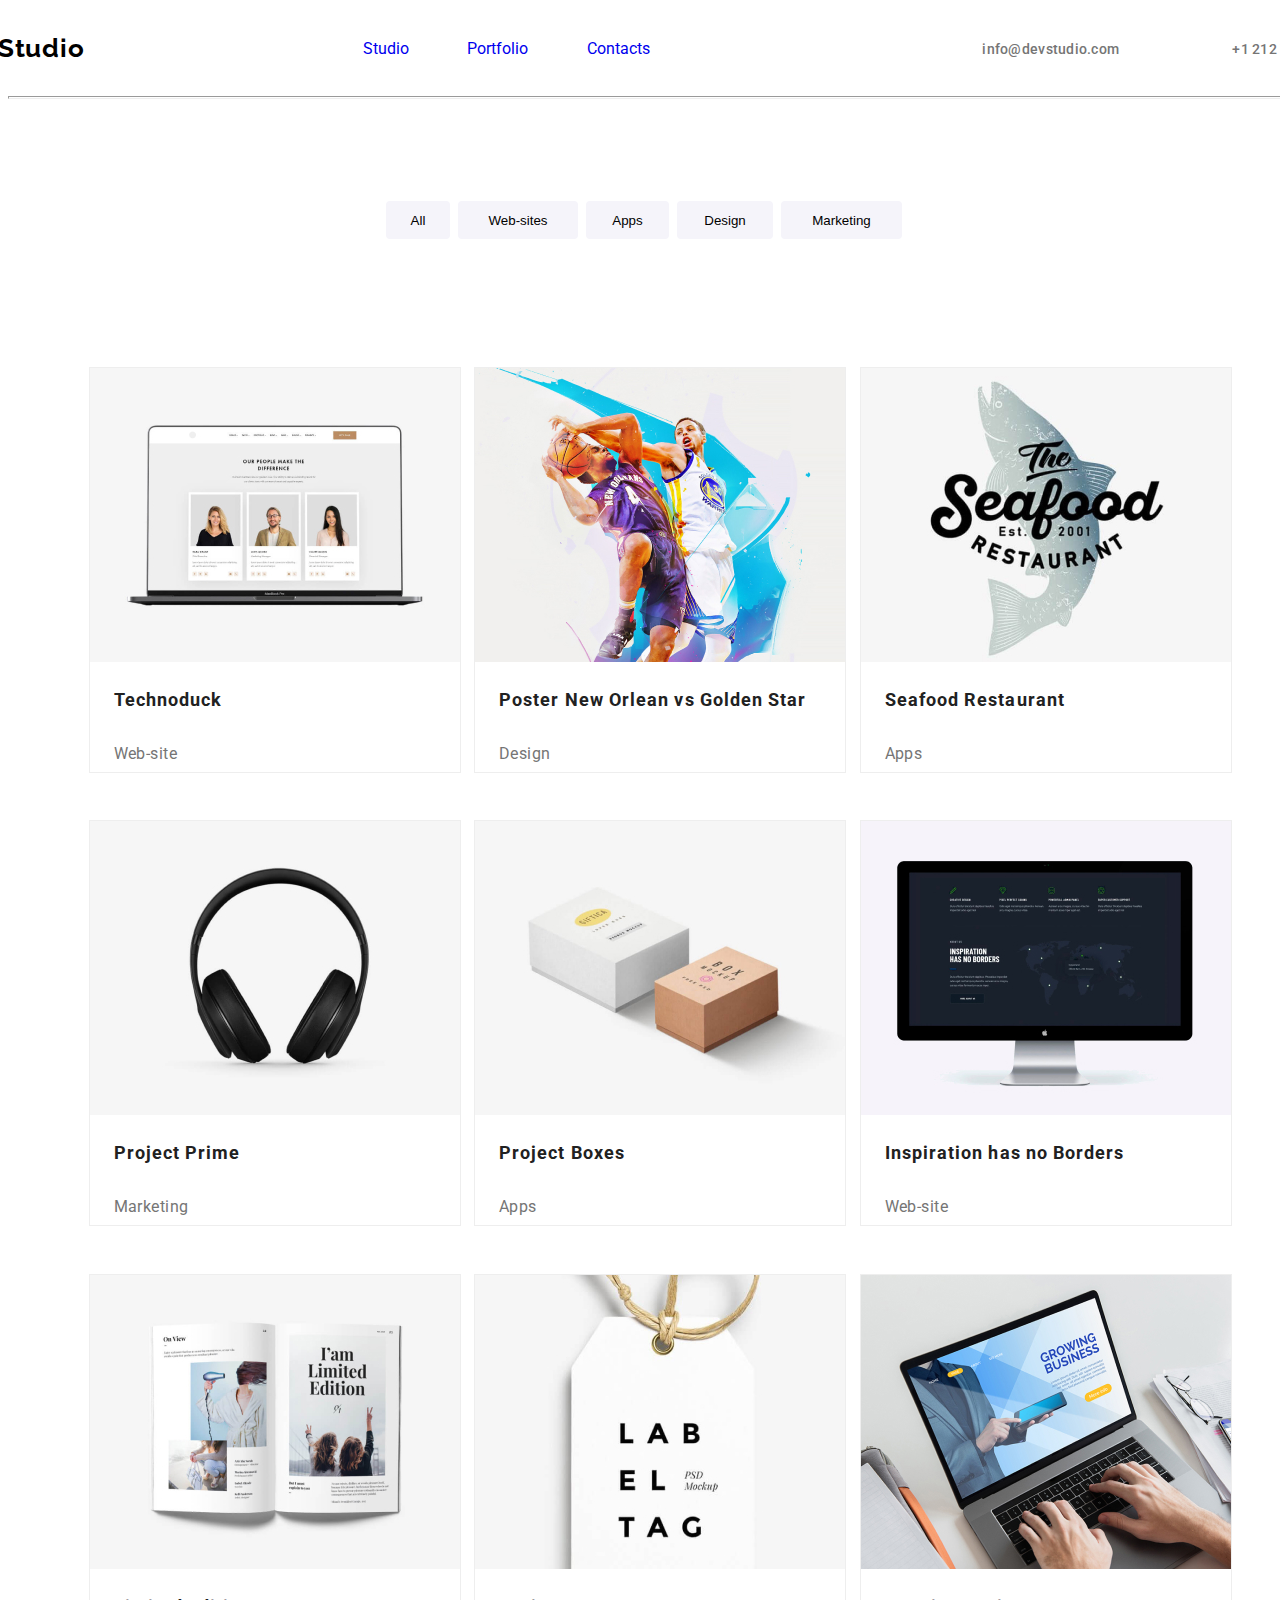
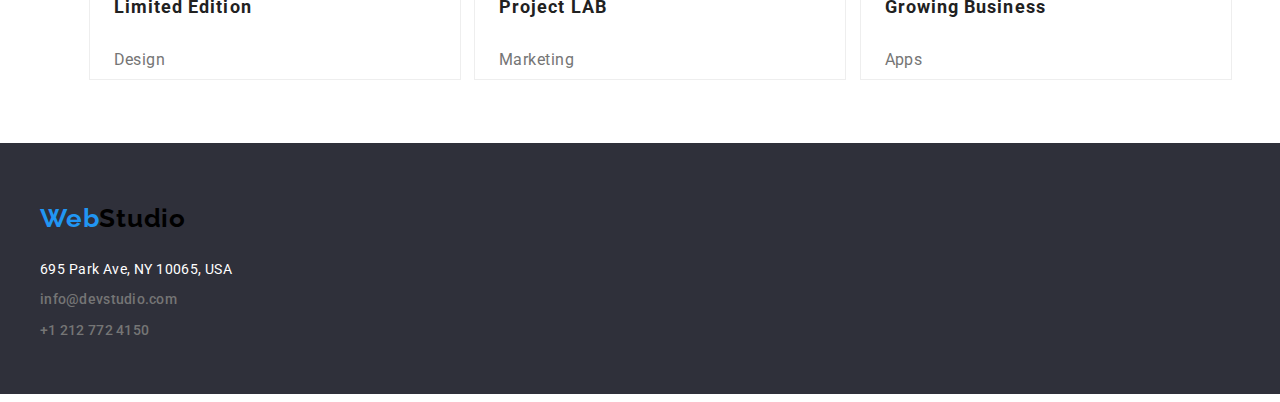
==== portfolio.html @ 70e50e94 "starting the 4th homework" ====
<!DOCTYPE html>
<html lang="en">
  <head>
    <meta charset="UTF-8" />
    <meta name="viewport" content="width=device-width, initial-scale=1.0" />
    <title>Portfolio</title>
    <link rel="preconnect" href="https://fonts.googleapis.com" />
    <link rel="preconnect" href="https://fonts.gstatic.com" crossorigin />
    <link rel="preconnect" href="https://fonts.googleapis.com" />
    <link rel="preconnect" href="https://fonts.gstatic.com" crossorigin />
    <link
      href="https://fonts.googleapis.com/css2?family=Raleway:wght@700&family=Roboto:wght@400;500;700;900&display=swap"
      rel="stylesheet"
    />
    <link rel="stylesheet" href="css/style.css" />
  </head>

  <body>
    <div class="portfolio-layout-page">
      <header class="global-header">
        <div class="logo-container">
          <p class="webstudio-icon">
            <a href="index.html">Web<span class="studio-text">Studio</span></a>
          </p>
        </div>

        <nav class="nav-menu-container">
          <ul class="navigation-menu">
            <li class="studio-link">
              <a href="index.html" rel="noopener noreferrer nofollow">Studio</a>
            </li>
            <li class="portfolio-link">
              <a
                href="portfolio.html"
                target="_blank"
                rel="noopener noreferrer nofollow"
                >Portfolio</a
              >
            </li>
            <li class="contacts-link">
              <a
                href="contacts.html"
                target="_blank"
                rel="noopener noreferrer nofollow"
                >Contacts</a
              >
            </li>
          </ul>
        </nav>

        <div class="top-contact-details">
          <div class="phone-number">
            <a href="mailto:info@devstudio.com">info@devstudio.com</a>
          </div>
          <div class="mail-address">
            <a href="tel:+12127724150"> +1 212 772 4150 </a>
          </div>
        </div>
      </header>
      <hr />

      <div class="button-menu-section">
        <div class="button"><button class="all-button">All</button></div>
        <div class="button"><button class="web-button">Web-sites</button></div>
        <div class="button"><button class="apps-button">Apps</button></div>
        <div class="button"><button class="design-button">Design</button></div>
        <div class="button"><button class="marketing-button">Marketing</button></div>
      </div>

      <section class="photo-section-board">
        <ul class="album-section">
          <li class="photo-card">
            <img
              src="images/techoduckPhoto.jpg"
              alt="techonduck photo"
              width="370"
              height="294"
            />
            <h3>Technoduck</h3>
            <span class="target">Web-site</span>
          </li>

          <li class="photo-card">
            <img
              src="images/newOrleanVsGoldenState.jpg"
              alt="New Orlean vs Golden State photo"
              width="370"
              height="294"
            />
            <h3>Poster New Orlean vs Golden Star</h3>
            <span class="target">Design</span>
          </li>

          <li class="photo-card">
            <img
              src="images/seaFoodRestaurant.jpg"
              alt="sea food restaurant photo"
              width="370"
              height="294"
            />
            <h3>Seafood Restaurant</h3>
            <span class="target">Apps</span>
          </li>

          <li class="photo-card">
            <img
              src="images/projectPrimePhoto.jpg"
              alt="project prime photo"
              width="370"
              height="294"
            />
            <h3>Project Prime</h3>
            <span class="target">Marketing</span>
          </li>

          <li class="photo-card">
            <img
              src="images/projectBoxPhoto.jpg"
              alt="project box photo"
              width="370"
              height="294"
            />
            <h3>Project Boxes</h3>
            <span class="target">Apps</span>
          </li>

          <li class="photo-card">
            <img
              src="images/inspirationHasNoBorderPhoto.jpg"
              alt="inspiration border photo"
              width="370"
              height="294"
            />
            <h3>Inspiration has no Borders</h3>
            <span class="target">Web-site</span>
          </li>

          <li class="photo-card">
            <img
              src="images/limitedEditionPhoto.jpg"
              alt="limited edition photo"
              width="370"
              height="294"
            />
            <h3>Limited Edition</h3>
            <span class="target">Design</span>
          </li>

          <li class="photo-card">
            <img
              src="images/projectLabPhoto.jpg"
              alt="project lab photo"
              width="370"
              height="294"
            />
            <h3>Project LAB</h3>
            <span class="target">Marketing</span>
          </li>

          <li class="photo-card">
            <img
              src="images/growingBusinessPhoto.jpg"
              alt="growing business photo"
              width="370"
              height="294"
            />
            <h3>Growing Business</h3>
            <span class="target">Apps</span>
          </li>
        </ul>
      </section>
      <div class="bottom-section">
        <footer class="bottom-contact-details">
          <p class="webstudio-icon">
            <a href="index.html">Web<span class="studio-text">Studio</span></a>
          </p>

          <address class="work-place">695 Park Ave, NY 10065, USA</address>
          <div class="contact-details">
            <div class="phone-number">
              <a href="mailto:info@devstudio.com">info@devstudio.com</a>
            </div>
            <div class="mail-address">
              <a href="tel:+12127724150"> +1 212 772 4150 </a>
            </div>
          </div>
        </footer>
      </div>
    </div>
  </body>
</html>
---- css/style.css ----
:root {
  --webstudio-font-family: "Raleway", sans-serif;
  --text-font-family: "Roboto", sans-serif;
  --button-links-color: #2196f3;
  --hover-buttons-color: #fff;
  --header-text-color: #212121;
  --normal-text-color: #757575;
  --portfolio-button-color: #f5f4fa;
  --section-width: 1600px;
  --border-radius-value: 4px;
}

body,
body :visited {
  font-family: "Roboto", sans-serif;
  color: var(--header-text-color);
  font-weight: 400;
}

body .page-layout {
  width: var(--section-width);
  height: 2348px;
  width: 100%;
  display: flex;
  flex-direction: column;
  align-items: center;
}

.global-header {
  width: var(--section-width);
  height: 80px;
  display: flex;
  align-items: center;
  justify-content: space-around;
  flex-shrink: 0;
  border: 1px;
}

.global-header .nav-menu-container .navigation-menu {
  display: flex;
  justify-content: space-between;
}
.nav-menu-container .navigation-menu .studio-link {
  margin-left: 42px;
}

.nav-menu-container .navigation-menu .portfolio-link {
  margin-left: 58px;
}

.nav-menu-container .navigation-menu .contacts-link {
  margin-left: 59px;
}

.global-header .top-contact-details {
  display: flex;
}

.global-header .top-contact-details .phone-number {
  margin-left: 135px;
}

.global-header .top-contact-details .mail-address {
  margin-left: 113px;
}

ul {
  list-style-type: none;
}

ul a:link,
ul a:visited,
ul a:hover,
ul a:active {
  text-decoration: none;
}

.webstudio-icon a:link,
.webstudio-icon a:visited,
.webstudio-icon a:hover,
.webstudio-icon a:active {
  font-family: var(--webstudio-font-family);
  color: #2196f3;
  font-size: 26px;
  font-weight: 700;
  letter-spacing: 0.78px;
  text-decoration: none;
}

.studio-text {
  color: #000000;
  font-size: 26px;
  font-family: var(--webstudio-font-family);
  font-weight: 700;
  letter-spacing: 0.78px;
}

.navigation-menu :active,
.navigation-menu :focus,
.navigation-menu :hover,
.top-contact-details :active,
.top-contact-details :hover,
.top-contact-details :focus,
.contact-details :active,
.contact-details :hover,
.contact-details :focus {
  color: var(--button-links-color);
}

.top-contact-details a,
.contact-details a {
  color: var(--normal-text-color);
  font-size: 14px;
  font-weight: 500;
  letter-spacing: 0.28px;
  text-decoration: none;
}

.phone-number svg {
  width: 16px;
  height: 11.996px;
  flex-shrink: 0;
}


.mail-address svg {
  width: 10px;
  height: 16px;
  flex-shrink: 0;
}

.hero-section {
  background: linear-gradient(rgba(47, 48, 58, 0.4), rgba(47, 48, 58, 0.4)),
    url("/images/heroBackground.jpg");
  width: var(--section-width);
  height: 600px;
  flex-shrink: 0;
  display: flex;
  flex-direction: column;
  justify-content: center;
  align-items: center;
}

.hero-section h1 {
  color: #fff;
  font-size: 44px;
  font-weight: 900;
  line-height: 1.3;
  letter-spacing: 2.64px;
  text-align: center;
  text-transform: uppercase;
  display: flex;
  flex-direction: column;
  justify-content: center;
  align-items: center;
  width: 696px;
  flex-shrink: 0;
}

.hero-section .request-button {
  width: 200px;
  height: 50px;
  flex-shrink: 0;
  border-radius: var(--border-radius-value);
  background: var(--button-links-color);
  border: none;
  box-shadow: 0px 4px 4px 0px rgba(0, 0, 0, 0.15);
}

.request-button,
.request-button :focus,
.request-button :hover {
  background-color: var(--button-links-color);
  color: var(--hover-buttons-color);
  text-align: center;
  font-size: 16px;
  font-weight: 700;
  line-height: 1.875em;
  letter-spacing: 0.96px;
  cursor: pointer;
}

.text-board-section h3 {
  color: var(--header-text-color);
  font-size: 14px;
  font-weight: 700;
  letter-spacing: 0.42px;
  text-transform: uppercase;
  margin-left: 30px;
  margin-bottom: 10px;
}

.text-board-section {
  display: flex;
  justify-content: center;
  width: var(--section-width);
  color: var(--normal-text-color);
  font-size: 14px;
  line-height: 1.5em;
  letter-spacing: 0.42px;
}

.text-board-section div {
  height: 75px;
  width: 270px;
  margin-left: 30px;
}

.text-board-section .attention-board,
.text-board-section .punctuality-board,
.text-board-section .planning-board,
.text-board-section .modern-techno-board {
  display: flex;
  flex-direction: column;
  flex-shrink: 0;
  width: 270px;
  height: 75px;
  margin-top: 94px;
  margin-bottom: 94px;
}

h2 {
  color: var(--header-text-color);
  text-align: center;
  font-size: 36px;
  font-weight: 700;
  letter-spacing: 1.08px;
}

.what-we-do-section {
  display: flex;
  flex-direction: column;
  justify-content: center;
  align-items: center;
}

.photo-panel-section {
  margin-top: 50px;
  margin-bottom: 94px;
}

.photo-panel-section img {
  margin-left: 30px;
}

.our-team-section {
  width: 1600px;
  height: 648px;
  flex-shrink: 0;
  background-color: #f5f4fa;
  display: flex;
  flex-direction: column;
}

.our-team-section h2 {
  margin-top: 94px;
  margin-bottom: 50px;
}

.team-member-panel,
.team-member-panel h3,
.team-member-panel .profession-title {
  display: flex;
  justify-content: center;
}
.team-member-panel h3 {
  margin-top: 30px;
  margin-bottom: 10px;
}

.team-member-panel .profession-title {
  margin-bottom: 30px;
  color: var(--normal-text-color);
}

.team-member-panel .card {
  margin-left: 30px;
  width: 270px;
  height: 368px;
  flex-shrink: 0;
  border-radius: 0px 0px 4px 4px;
  box-shadow: 0px 2px 1px 0px #00000033, 0px 1px 1px 0px #00000024,
    0px 1px 3px 0px #0000001f;
}

.team-member-list h3 {
  color: var(--header-text-color);
  font-size: 16px;
  font-weight: 500;
  letter-spacing: 0.48px;
}

.team-member-list {
  color: var(--normal-text-color);
  font-size: 16px;
  letter-spacing: 0.48px;
}

.bottom-section {
  background-color: #2f303a;
  display: flex;
  justify-content: center;
  width: 100%;
  width: var(--section-width);
}

.bottom-contact-details {
  width: 1200px;
  height: 251px;
  display: flex;
  flex-direction: column;
  justify-content: flex-start;
  flex-shrink: 0;
}

.bottom-contact-details .webstudio-icon {
  margin-top: 60px;
  margin-bottom: 28px;
}

.bottom-contact-details .work-place {
  color: #fff;
  font-family: var(--text-font-family);
  font-size: 14px;
  font-style: normal;
  font-weight: 400;
  line-height: normal;
  letter-spacing: 0.42px;
  margin-bottom: 12px;
}

.bottom-contact-details .phone-number {
  margin-bottom: 12px;
}

.portfolio-layout-page {
  display: flex;
  width: 1600px;
  width: 100%;
  flex-direction: column;
  justify-content: center;
  align-items: center;
}

hr {
  width: 1600px;
  height: 1px;
}

.button {
  font-size: 16px;
  color: #212121;
  text-align: center;
  font-family: var(--text-font-family);
  font-size: 16px;
  font-style: normal;
  font-weight: 500;
  line-height: 26px;
  letter-spacing: 0.48px;
}

.button-menu-section {
  display: flex;
  margin-top: 94px;
  margin-bottom: 56px;
}

.button-menu-section .button {
  margin-left: 8px;
  margin-bottom: 56px;
}

.button .all-button {
  width: 64px;
  height: 38px;
  flex-shrink: 0;
  border-radius: var(--border-radius-value);
  border: none;
  background: var(--portfolio-button-color);
}

.button .web-button {
  width: 120px;
  height: 38px;
  flex-shrink: 0;
  border-radius: var(--border-radius-value);
  border: none;
  background: var(--portfolio-button-color);
}

.button .apps-button {
  width: 83px;
  height: 38px;
  flex-shrink: 0;
  border: none;
  border-radius: var(--border-radius-value);
  background: var(--portfolio-button-color);
}

.button .design-button {
  width: 96px;
  height: 38px;
  flex-shrink: 0;
  border: none;
  border-radius: var(--border-radius-value);
  background: var(--portfolio-button-color);
}

.button .marketing-button {
  width: 121px;
  height: 38px;
  flex-shrink: 0;
  border: none;
  border-radius: var(--border-radius-value);
  background: var(--portfolio-button-color);
}

.button :hover,
.button :active,
.button :focus {
  background-color: var(--button-links-color);
  color: var(--hover-buttons-color);
  font-weight: 500;
  line-height: 1.625em;
  letter-spacing: 0.48px;
  cursor: pointer;
}

.photo-section-board .album-section {
  display: flex;
  justify-content: space-evenly;
  flex-wrap: wrap;
  width: 1170px;
  height: 1360px;
  color: var(--normal-text-color);
  font-size: 16px;
  line-height: 1.875em;
  letter-spacing: 0.48px;
}

.photo-section-board h3 {
  color: var(--header-text-color);
  font-size: 18px;
  font-weight: 700;
  line-height: 2.25em;
  letter-spacing: 1.08px;
}

.photo-section-board .photo-card {
  width: 370px;
  height: 404px;
  flex-shrink: 0;
  border: 1px solid #eee;
  background: #fff;
  display: flex;
  flex-direction: column;
}

.photo-section-board h3 {
  margin-left: 24px;
}

.photo-section-board .target {
  margin-left: 24px;
}
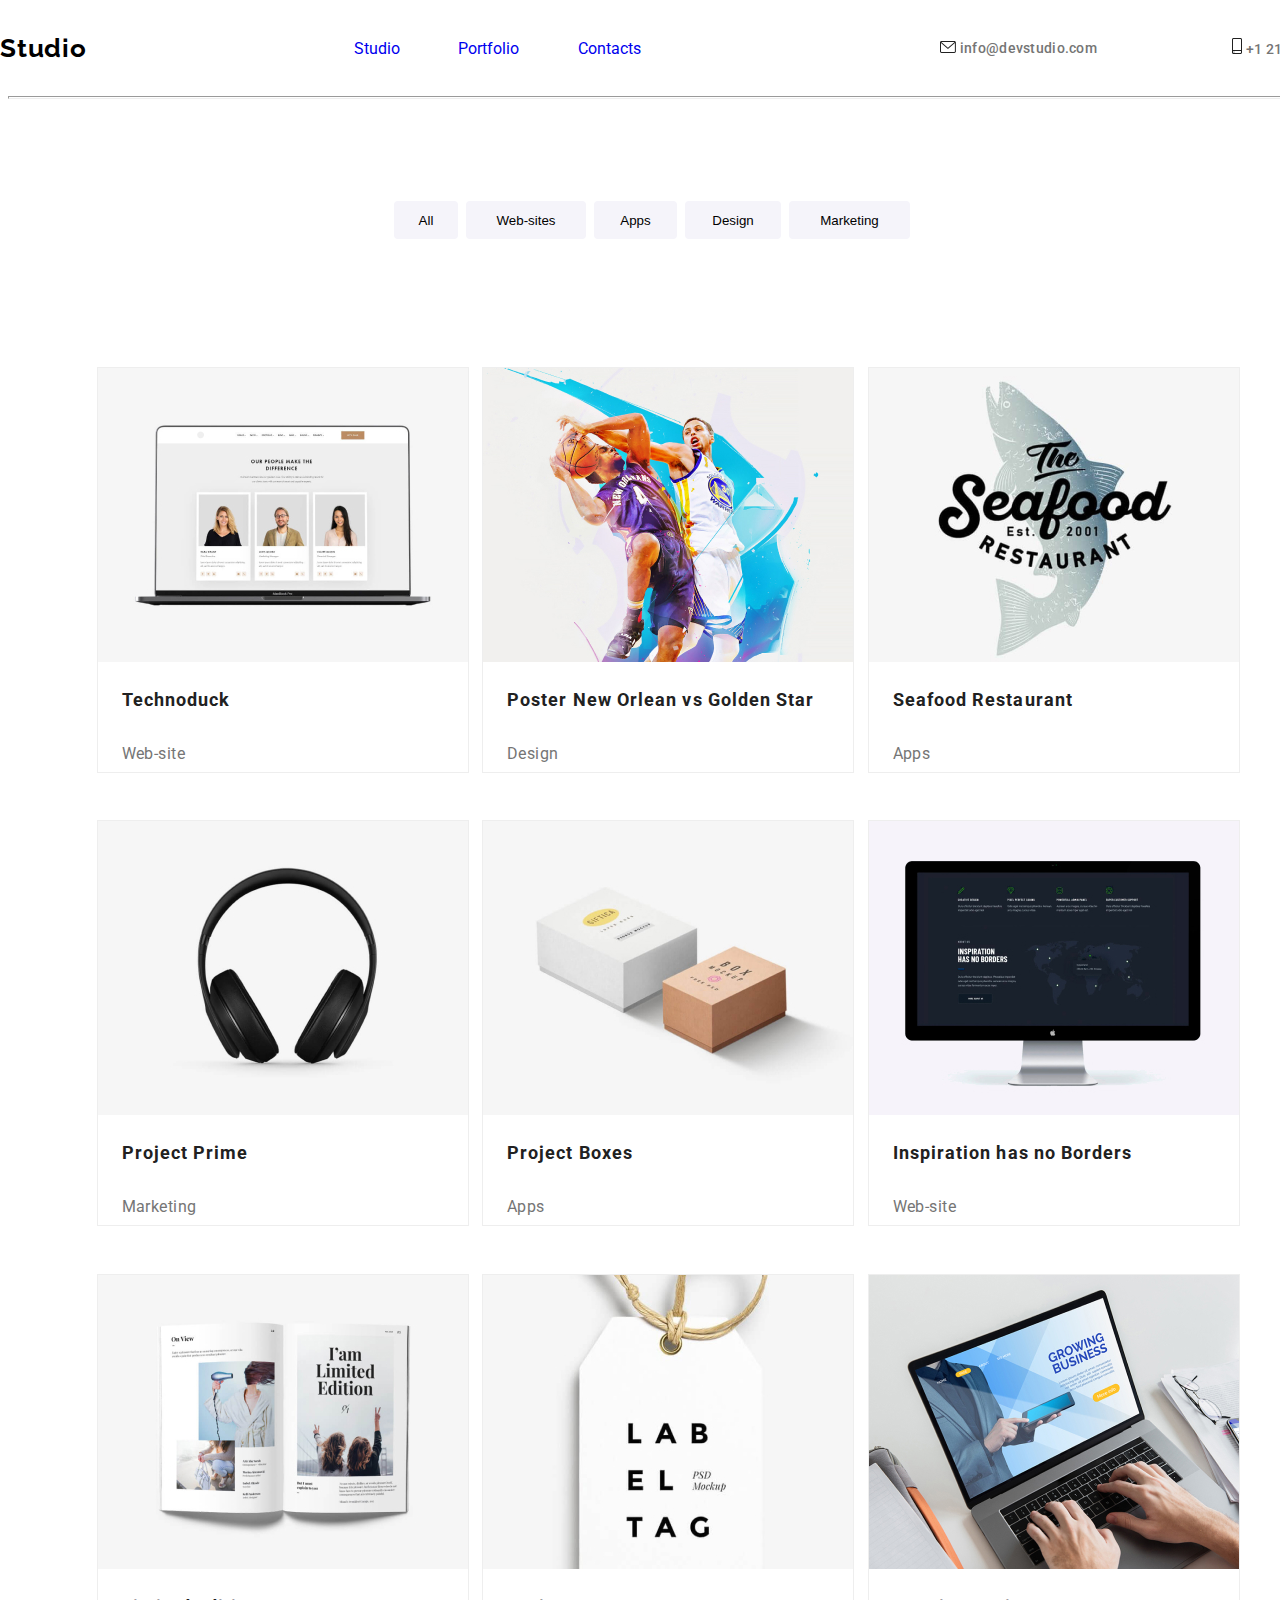
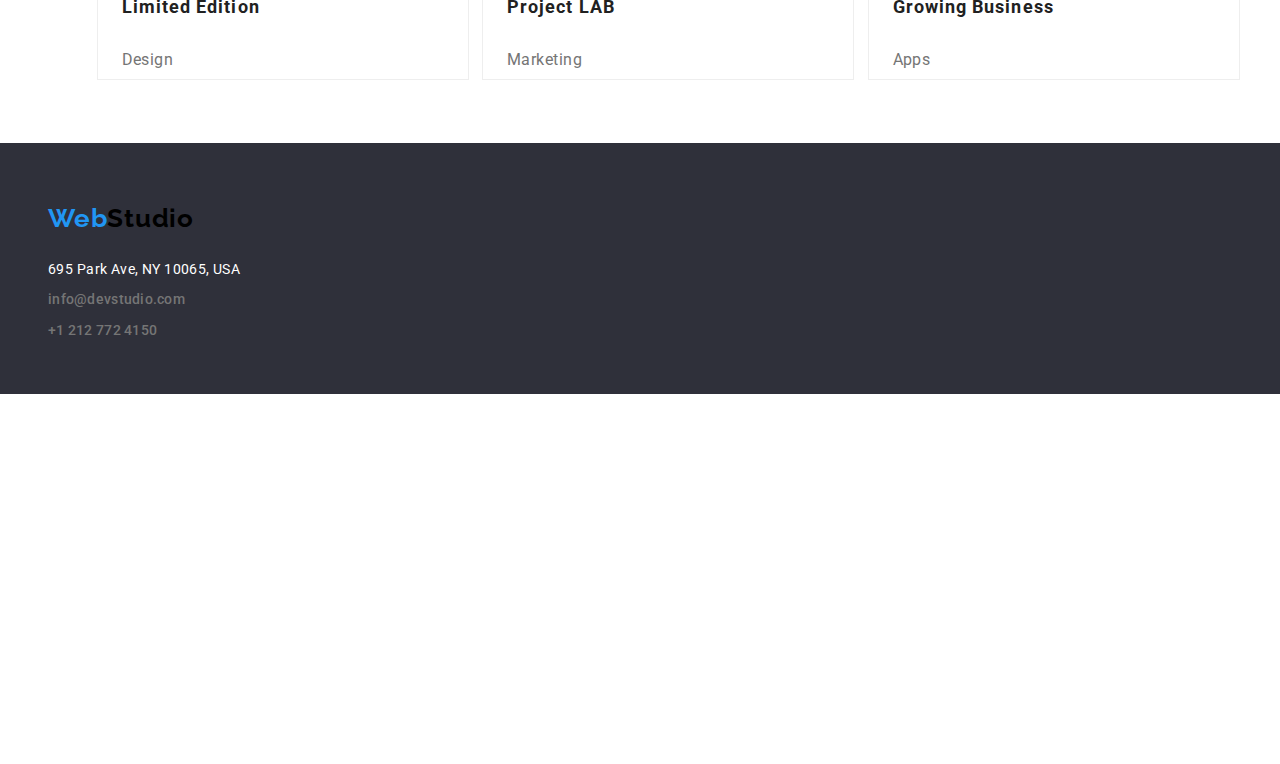
==== commit 07ef8a76: "update homework 4" ====
--- a/portfolio.html
+++ b/portfolio.html
@@ -49,11 +49,21 @@
         </nav>
 
         <div class="top-contact-details">
+          <div class="mail-address">
+            <span>
+              <svg>
+                <use href="./images/icons.svg#icon-envelope-hover"></use>
+              </svg>
+              <a href="mailto:info@devstudio.com">info@devstudio.com</a>
+            </span>
+          </div>
           <div class="phone-number">
-            <a href="mailto:info@devstudio.com">info@devstudio.com</a>
-          </div>
-          <div class="mail-address">
-            <a href="tel:+12127724150"> +1 212 772 4150 </a>
+            <span>
+              <svg>
+                <use href="./images/icons.svg#icon-smartphone"></use>
+              </svg>
+              <a href="tel:+12127724150"> +1 212 772 4150 </a>
+            </span>
           </div>
         </div>
       </header>
@@ -64,7 +74,9 @@
         <div class="button"><button class="web-button">Web-sites</button></div>
         <div class="button"><button class="apps-button">Apps</button></div>
         <div class="button"><button class="design-button">Design</button></div>
-        <div class="button"><button class="marketing-button">Marketing</button></div>
+        <div class="button">
+          <button class="marketing-button">Marketing</button>
+        </div>
       </div>
 
       <section class="photo-section-board">
--- a/css/style.css
+++ b/css/style.css
@@ -17,7 +17,7 @@
   font-weight: 400;
 }
 
-body .page-layout {
+body {
   width: var(--section-width);
   height: 2348px;
   width: 100%;
@@ -117,21 +117,22 @@
 }
 
 .phone-number svg {
+  width: 10px;
+  height: 16px;
+  flex-shrink: 0;
+  cursor: pointer;
+}
+
+.mail-address svg {
   width: 16px;
   height: 11.996px;
   flex-shrink: 0;
-}
-
-
-.mail-address svg {
-  width: 10px;
-  height: 16px;
-  flex-shrink: 0;
+  cursor: pointer;
 }
 
 .hero-section {
   background: linear-gradient(rgba(47, 48, 58, 0.4), rgba(47, 48, 58, 0.4)),
-    url("/images/heroBackground.jpg");
+    url("../images/heroBackground.jpg");
   width: var(--section-width);
   height: 600px;
   flex-shrink: 0;
@@ -180,6 +181,12 @@
   cursor: pointer;
 }
 
+.container {
+  display: flex;
+  flex-direction: column;
+  align-items: center;
+}
+
 .text-board-section h3 {
   color: var(--header-text-color);
   font-size: 14px;
@@ -190,9 +197,35 @@
   margin-bottom: 10px;
 }
 
+.hero-section-icons {
+  display: flex;
+  gap: 30px;
+  margin-top: 94px;
+  margin-bottom: 30px;
+}
+
+.hero-section-icons .icons-list {
+  display: flex;
+  justify-content: center;
+  align-items: center;
+  width: 270px;
+  height: 120px;
+  flex-shrink: 0;
+  border-radius: 4px;
+  background: #f5f4fa;
+}
+
+.hero-section-icons .icons {
+  display: flex;
+  width: 70px;
+  height: 70px;
+  flex-shrink: 0;
+}
+
 .text-board-section {
   display: flex;
   justify-content: center;
+  gap: 30px;
   width: var(--section-width);
   color: var(--normal-text-color);
   font-size: 14px;
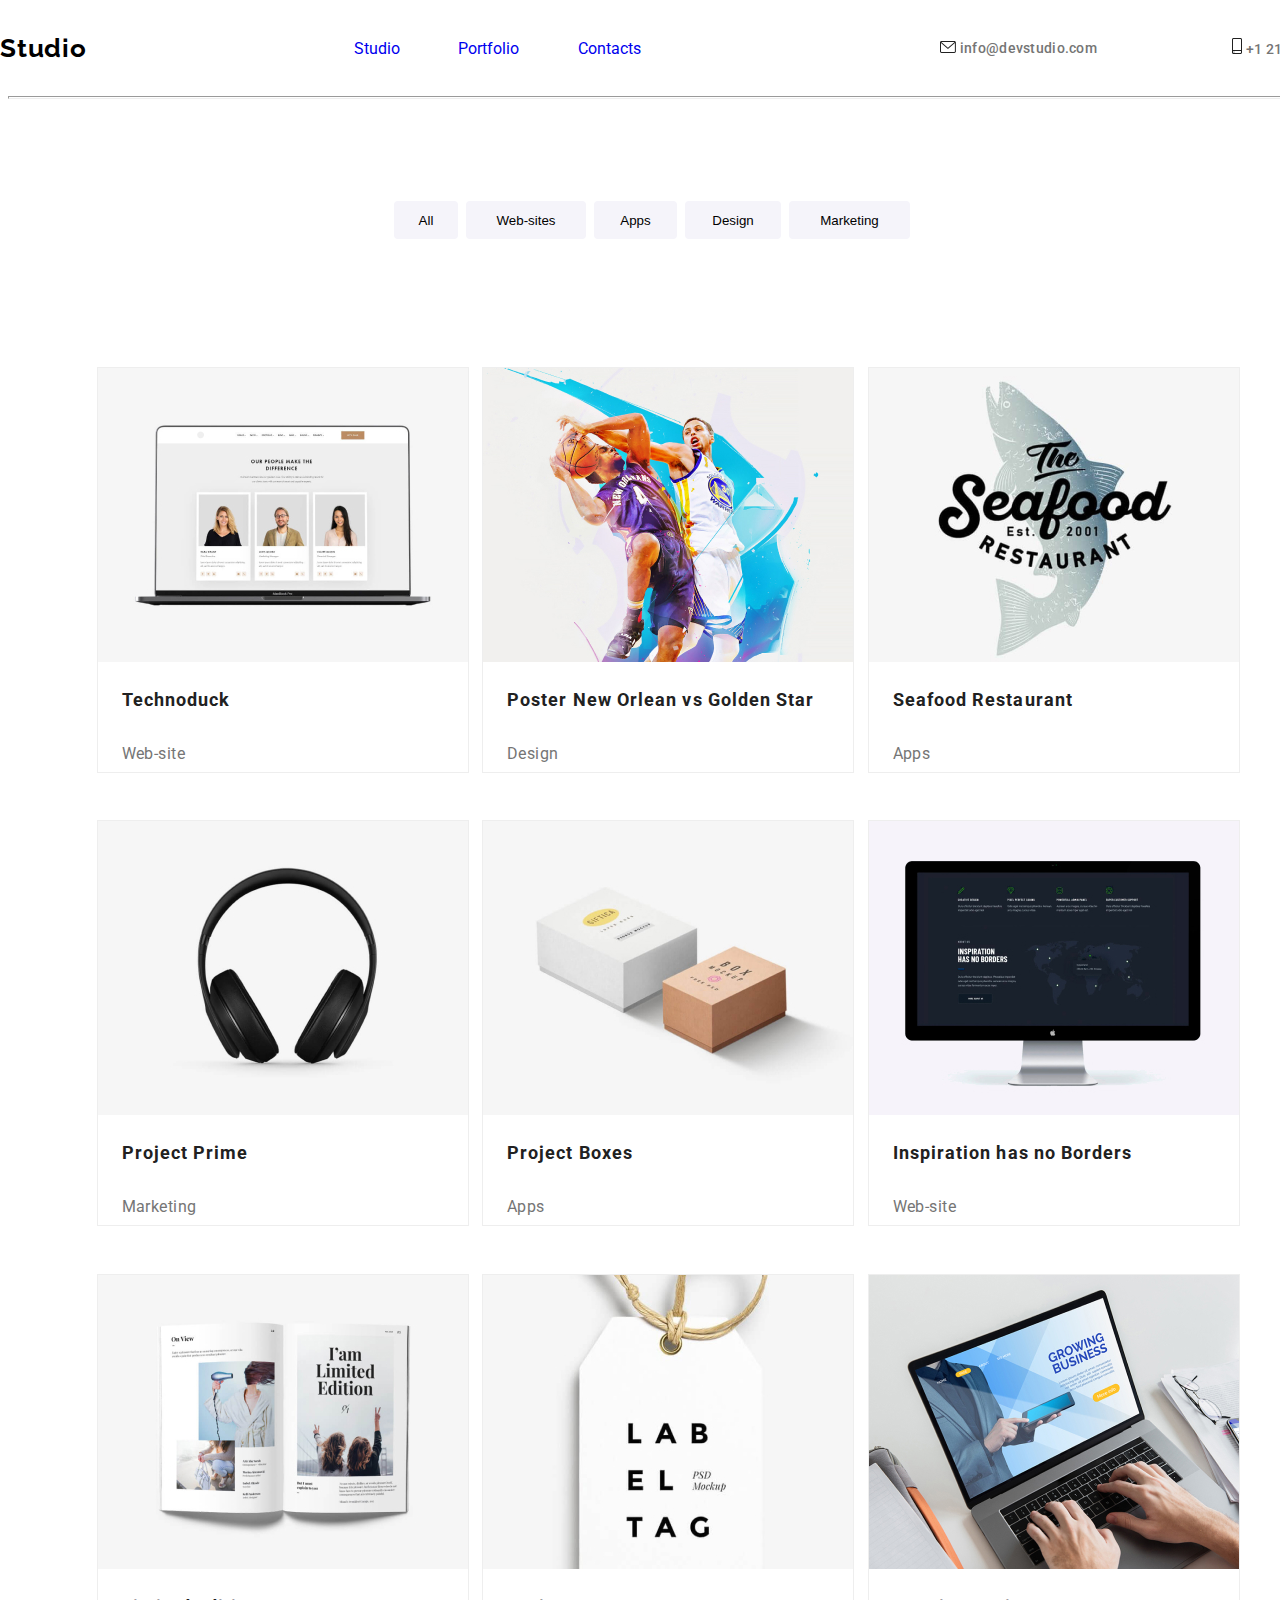
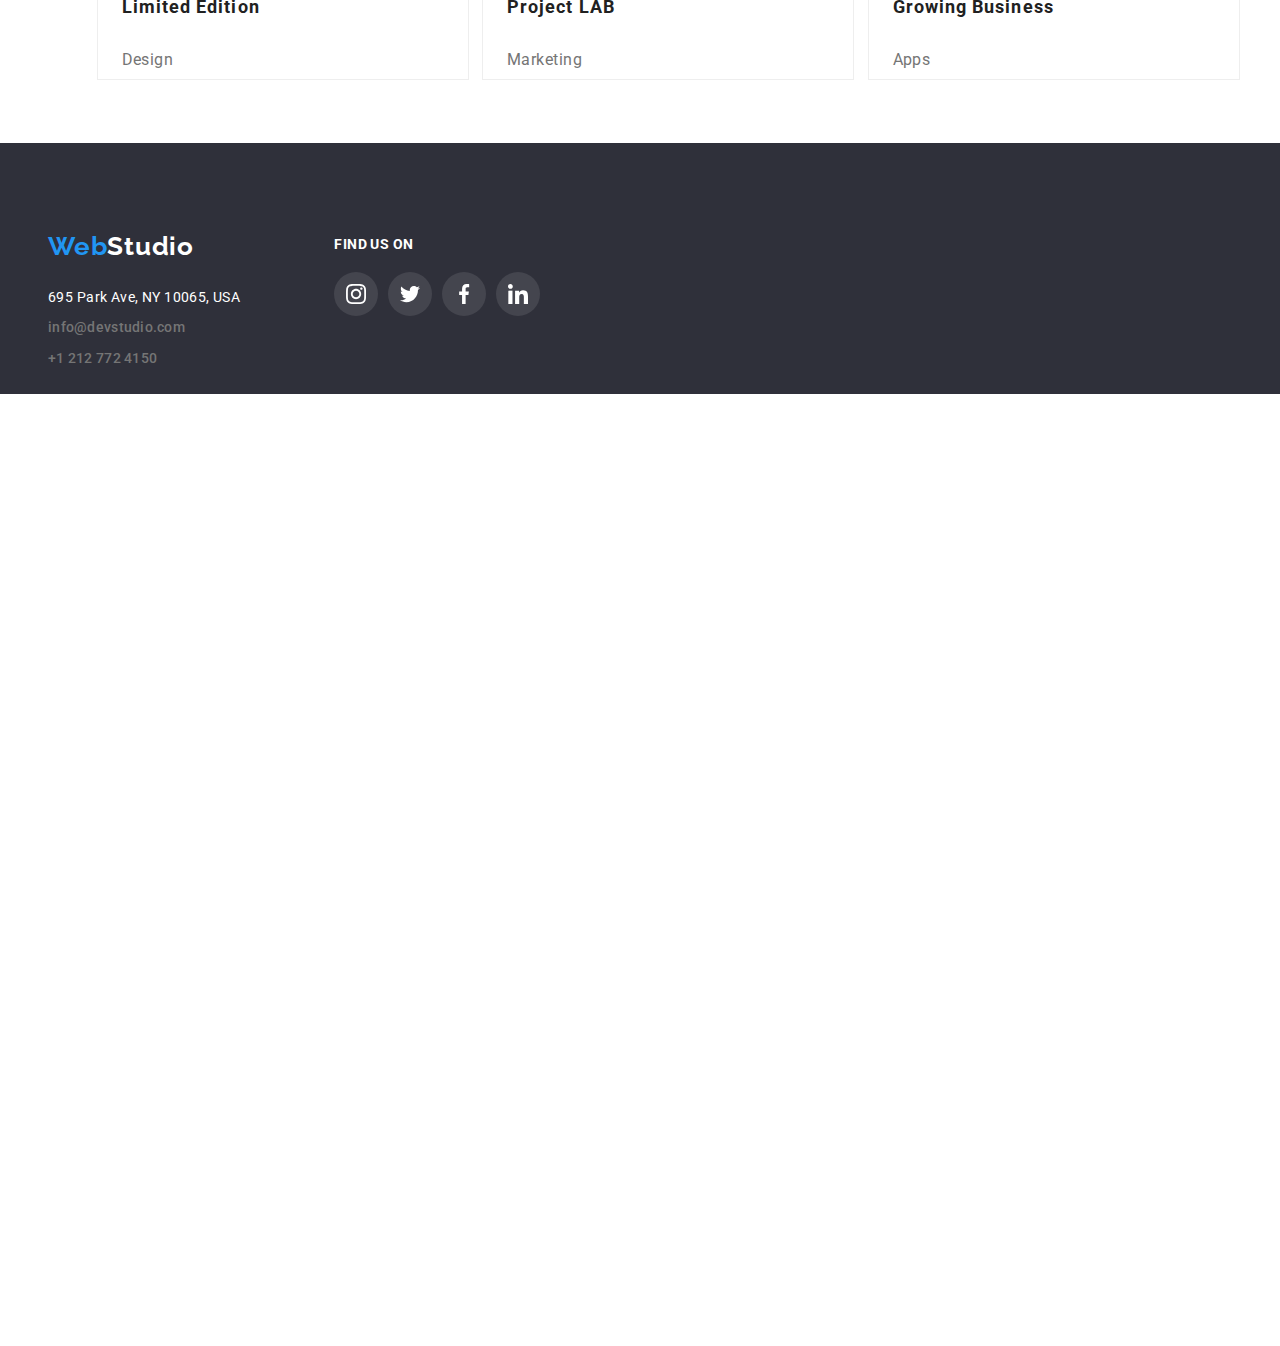
==== commit 6a511094: "update homework 4" ====
--- a/portfolio.html
+++ b/portfolio.html
@@ -183,17 +183,66 @@
       </section>
       <div class="bottom-section">
         <footer class="bottom-contact-details">
-          <p class="webstudio-icon">
-            <a href="index.html">Web<span class="studio-text">Studio</span></a>
-          </p>
-
-          <address class="work-place">695 Park Ave, NY 10065, USA</address>
-          <div class="contact-details">
-            <div class="phone-number">
-              <a href="mailto:info@devstudio.com">info@devstudio.com</a>
+          <div class="webstudio-section">
+            <p class="webstudio-icon">
+              <a href="index.html"
+                >Web<span class="bottom-studio-text">Studio</span></a
+              >
+            </p>
+
+            <address class="work-place">695 Park Ave, NY 10065, USA</address>
+            <div class="contact-details">
+              <div class="phone-number">
+                <a href="mailto:info@devstudio.com">info@devstudio.com</a>
+              </div>
+              <div class="mail-address">
+                <a href="tel:+12127724150"> +1 212 772 4150 </a>
+              </div>
             </div>
-            <div class="mail-address">
-              <a href="tel:+12127724150"> +1 212 772 4150 </a>
+          </div>
+
+          <div class="find-us">
+            <p>Find us on</p>
+            <div class="bottom-social-icons">
+              <a
+                href="https://www.instagram.com/"
+                class="bottom-social-media-icons"
+                aria-label="Instagram"
+              >
+                <svg class="social-icon">
+                  <use href="./images/icons.svg#icon-instagram-2"></use>
+                </svg>
+              </a>
+
+              <a
+                href="https://www.twitter.com/"
+                class="bottom-social-media-icons"
+                aria-label="Twitter"
+              >
+                <svg class="social-icon">
+                  <use href="./images/icons.svg#icon-twitter-1"></use>
+                </svg>
+              </a>
+
+              <a
+                href="https://www.facebook.com/"
+                class="bottom-social-media-icons"
+                aria-label="Facebook"
+              >
+                <svg class="social-icon">
+                  <use href="./images/icons.svg#icon-facebook-1"></use>
+                </svg>
+              </a>
+
+              <a
+                href="https://www.linkedin.com/"
+                class="bottom-social-media-icons"
+                aria-label="Linkedin"
+              >
+                <svg class="social-icon">
+                  <use href="./images/icons.svg#icon-linkedin-1"></use>
+                </svg>
+              </a>
             </div>
           </div>
         </footer>
--- a/css/style.css
+++ b/css/style.css
@@ -8,8 +8,14 @@
   --portfolio-button-color: #f5f4fa;
   --section-width: 1600px;
   --border-radius-value: 4px;
-}
-
+  --social-media-background-color: #ffffff;
+  --social-media-color: #afb1b8;
+  --social-media-hover-text-color: #ffffff;
+  --social-media-hover-background-color: #2196f3;
+  --footer-background-color: #2f303a;
+  --logo-background-color: #2196f3;
+}
+/* Studio page */
 body,
 body :visited {
   font-family: "Roboto", sans-serif;
@@ -19,7 +25,7 @@
 
 body {
   width: var(--section-width);
-  height: 2348px;
+  height: 2930px;
   width: 100%;
   display: flex;
   flex-direction: column;
@@ -248,7 +254,6 @@
   flex-shrink: 0;
   width: 270px;
   height: 75px;
-  margin-top: 94px;
   margin-bottom: 94px;
 }
 
@@ -278,7 +283,7 @@
 
 .our-team-section {
   width: 1600px;
-  height: 648px;
+  height: 708px;
   flex-shrink: 0;
   background-color: #f5f4fa;
   display: flex;
@@ -286,34 +291,69 @@
 }
 
 .our-team-section h2 {
+  width: var(--section-width);
   margin-top: 94px;
   margin-bottom: 50px;
 }
 
-.team-member-panel,
-.team-member-panel h3,
-.team-member-panel .profession-title {
-  display: flex;
-  justify-content: center;
-}
+.team-member-panel {
+  display: flex;
+  justify-content: center;
+}
+
+.team-member-panel .card {
+  width: 270px;
+  height: 428px;
+  margin-left: 30px;
+  flex-shrink: 0;
+  display: flex;
+  flex-direction: column;
+  justify-content: center;
+  align-items: center;
+  border-radius: 0px 0px 4px 4px;
+  box-shadow: 0px 2px 1px 0px #00000033, 0px 1px 1px 0px #00000024,
+    0px 1px 3px 0px #0000001f;
+}
+
+.team-member-panel .card .social-icons {
+  display: flex;
+  justify-content: center;
+  gap: 10px;
+  margin-bottom: 30px;
+}
+
+.social-icons .social-media-icons {
+  display: flex;
+  justify-content: center;
+  align-items: center;
+  width: 44px;
+  height: 44px;
+  flex-shrink: 0;
+  background-color: var(--social-media-background-color);
+  border-radius: 50%;
+}
+
+.social-icons :hover,
+.social-icons :focus {
+  background-color: var(--social-media-hover-background-color);
+  color: var(--social-media-hover-text-color);
+}
+
+.social-media-icons svg {
+  width: 20px;
+  height: 20px;
+  flex-shrink: 0;
+  color: var(--social-media-color);
+}
+
 .team-member-panel h3 {
   margin-top: 30px;
   margin-bottom: 10px;
 }
 
 .team-member-panel .profession-title {
-  margin-bottom: 30px;
+  margin-bottom: 16px;
   color: var(--normal-text-color);
-}
-
-.team-member-panel .card {
-  margin-left: 30px;
-  width: 270px;
-  height: 368px;
-  flex-shrink: 0;
-  border-radius: 0px 0px 4px 4px;
-  box-shadow: 0px 2px 1px 0px #00000033, 0px 1px 1px 0px #00000024,
-    0px 1px 3px 0px #0000001f;
 }
 
 .team-member-list h3 {
@@ -329,8 +369,53 @@
   letter-spacing: 0.48px;
 }
 
+.regular-costumers-section {
+  width: 1170px;
+  height: 184px;
+  flex-shrink: 0;
+  margin-top: 94px;
+  margin-bottom: 94px;
+}
+
+.regular-costumers-section h2 {
+  margin-bottom: 50px;
+}
+
+.regular-costumers-section .logo-section {
+  display: flex;
+  justify-content: space-evenly;
+  gap: 30px;
+}
+
+.logo-section .logo {
+  width: 170px;
+  height: 92px;
+  flex-shrink: 0;
+  border-radius: 4px;
+  border: 1px solid #afb1b8;
+  margin-bottom: 30px;
+  display: flex;
+  justify-content: center;
+  align-items: center;
+}
+
+.logo-section .logo svg {
+  width: 106px;
+  height: 60px;
+  flex-shrink: 0;
+}
+
+.logo-section :hover {
+  color: var(--logo-background-color);
+  border-color: var(--logo-background-color);
+}
+
 .bottom-section {
-  background-color: #2f303a;
+  background: linear-gradient(
+    to top,
+    var(--footer-background-color),
+    var(--footer-background-color)
+  );
   display: flex;
   justify-content: center;
   width: 100%;
@@ -341,9 +426,14 @@
   width: 1200px;
   height: 251px;
   display: flex;
-  flex-direction: column;
   justify-content: flex-start;
-  flex-shrink: 0;
+  align-items: center;
+  gap: 94px;
+  flex-shrink: 0;
+}
+
+.bottom-contact-details .bottom-studio-text {
+  color: #ffffff;
 }
 
 .bottom-contact-details .webstudio-icon {
@@ -366,6 +456,57 @@
   margin-bottom: 12px;
 }
 
+.find-us {
+  display: flex;
+  flex-direction: column;
+  justify-content: center;
+  width: 206px;
+  height: 80px;
+  flex-shrink: 0;
+}
+
+.find-us p {
+  color: #ffffff;
+  font-family: var(--text-font-family);
+  font-size: 14px;
+  font-style: normal;
+  font-weight: 700;
+  line-height: normal;
+  letter-spacing: 0.42px;
+  text-transform: uppercase;
+  margin-bottom: 20px;
+}
+
+.find-us .bottom-social-icons {
+  display: flex;
+  justify-content: flex-start;
+  gap: 10px;
+}
+
+.find-us .bottom-social-icons .bottom-social-media-icons {
+  width: 44px;
+  height: 44px;
+  flex-shrink: 0;
+  background-color: #ffffff1a;
+  border-radius: 50%;
+  display: flex;
+  justify-content: center;
+  align-items: center;
+}
+
+.find-us .bottom-social-icons :hover,
+.find-us .bottom-social-icons :focus {
+  background-color: var(--logo-background-color);
+}
+
+.find-us .bottom-social-icons .bottom-social-media-icons .social-icon {
+  width: 20px;
+  height: 20px;
+  flex-shrink: 0;
+  color: white;
+}
+
+/* Portfolio page */
 .portfolio-layout-page {
   display: flex;
   width: 1600px;
@@ -496,3 +637,12 @@
 .photo-section-board .target {
   margin-left: 24px;
 }
+
+.album-section :focus,
+.album-section :hover {
+  border: 1px solid #eee;
+  background: #fff;
+  box-shadow: 1px 4px 6px 0px rgba(0, 0, 0, 0.16),
+    0px 4px 4px 0px rgba(0, 0, 0, 0.06), 0px 1px 1px 0px rgba(0, 0, 0, 0.12);
+  cursor: pointer;
+}
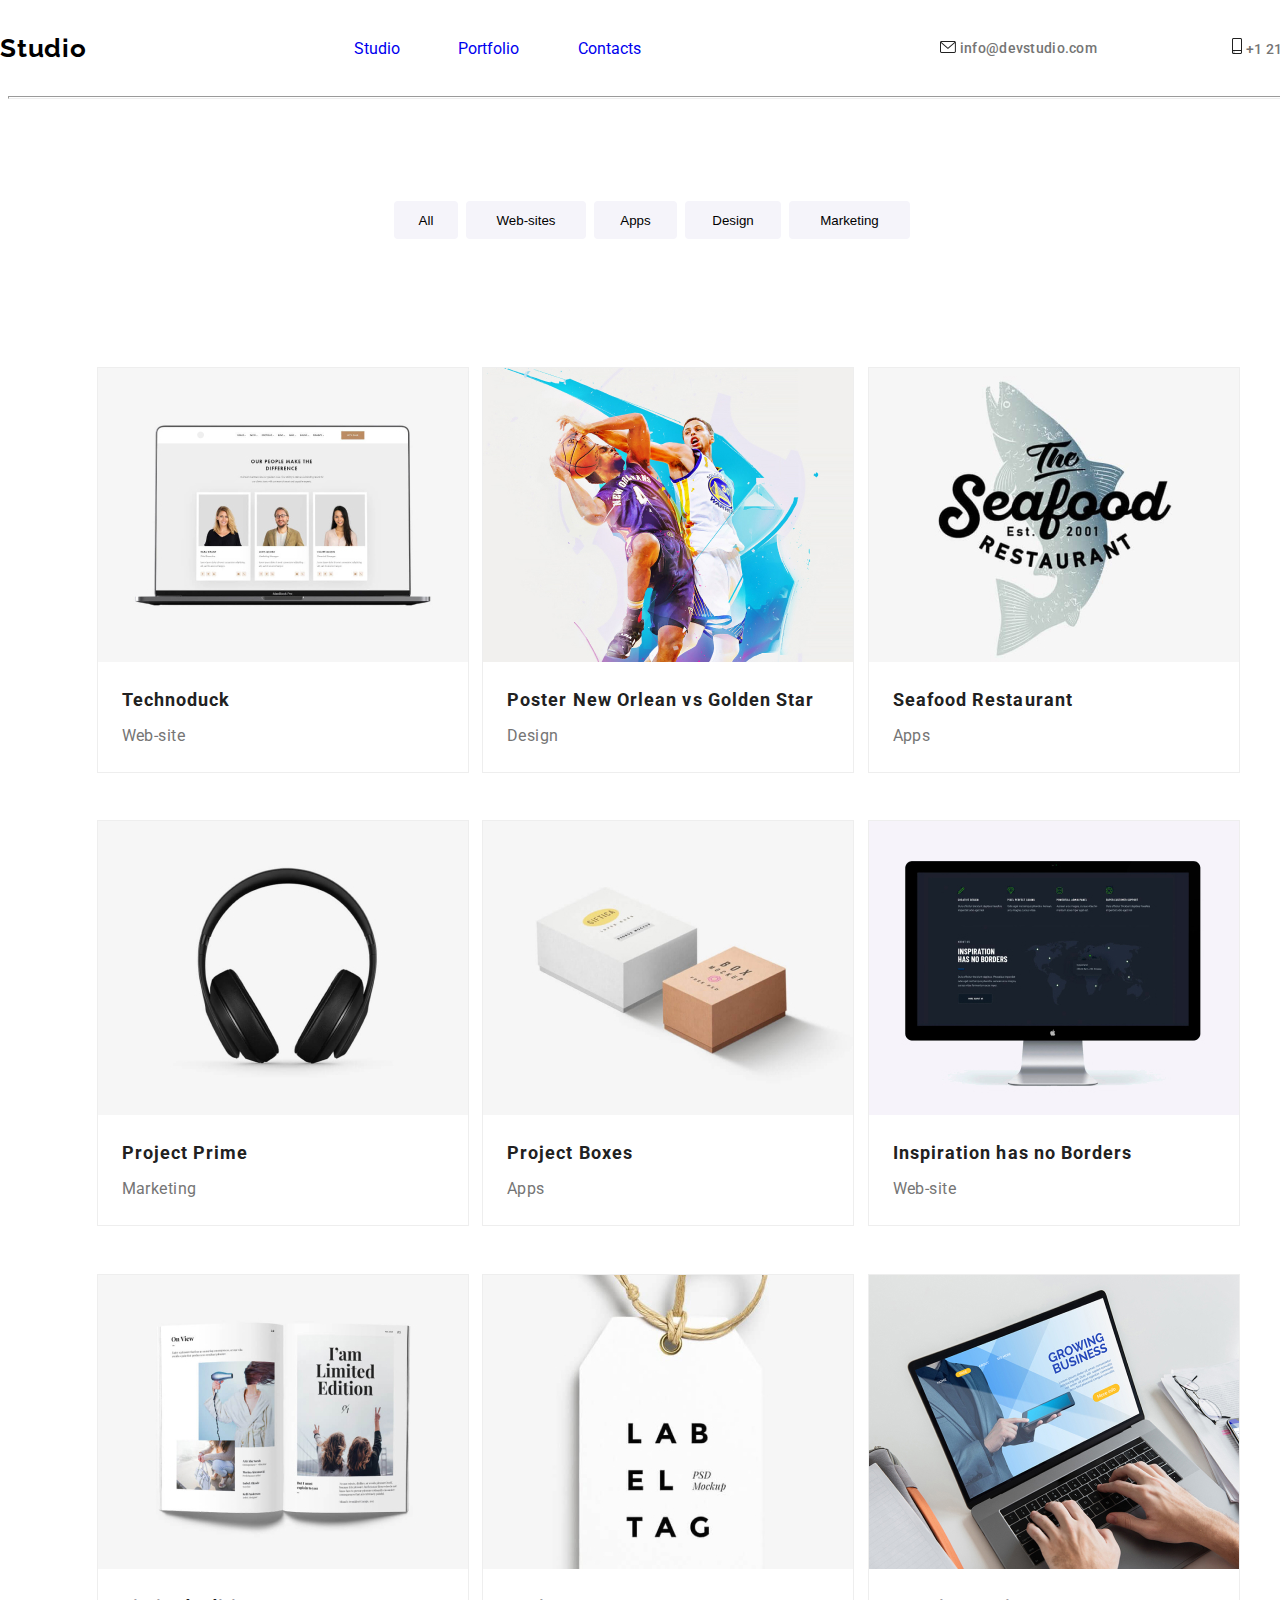
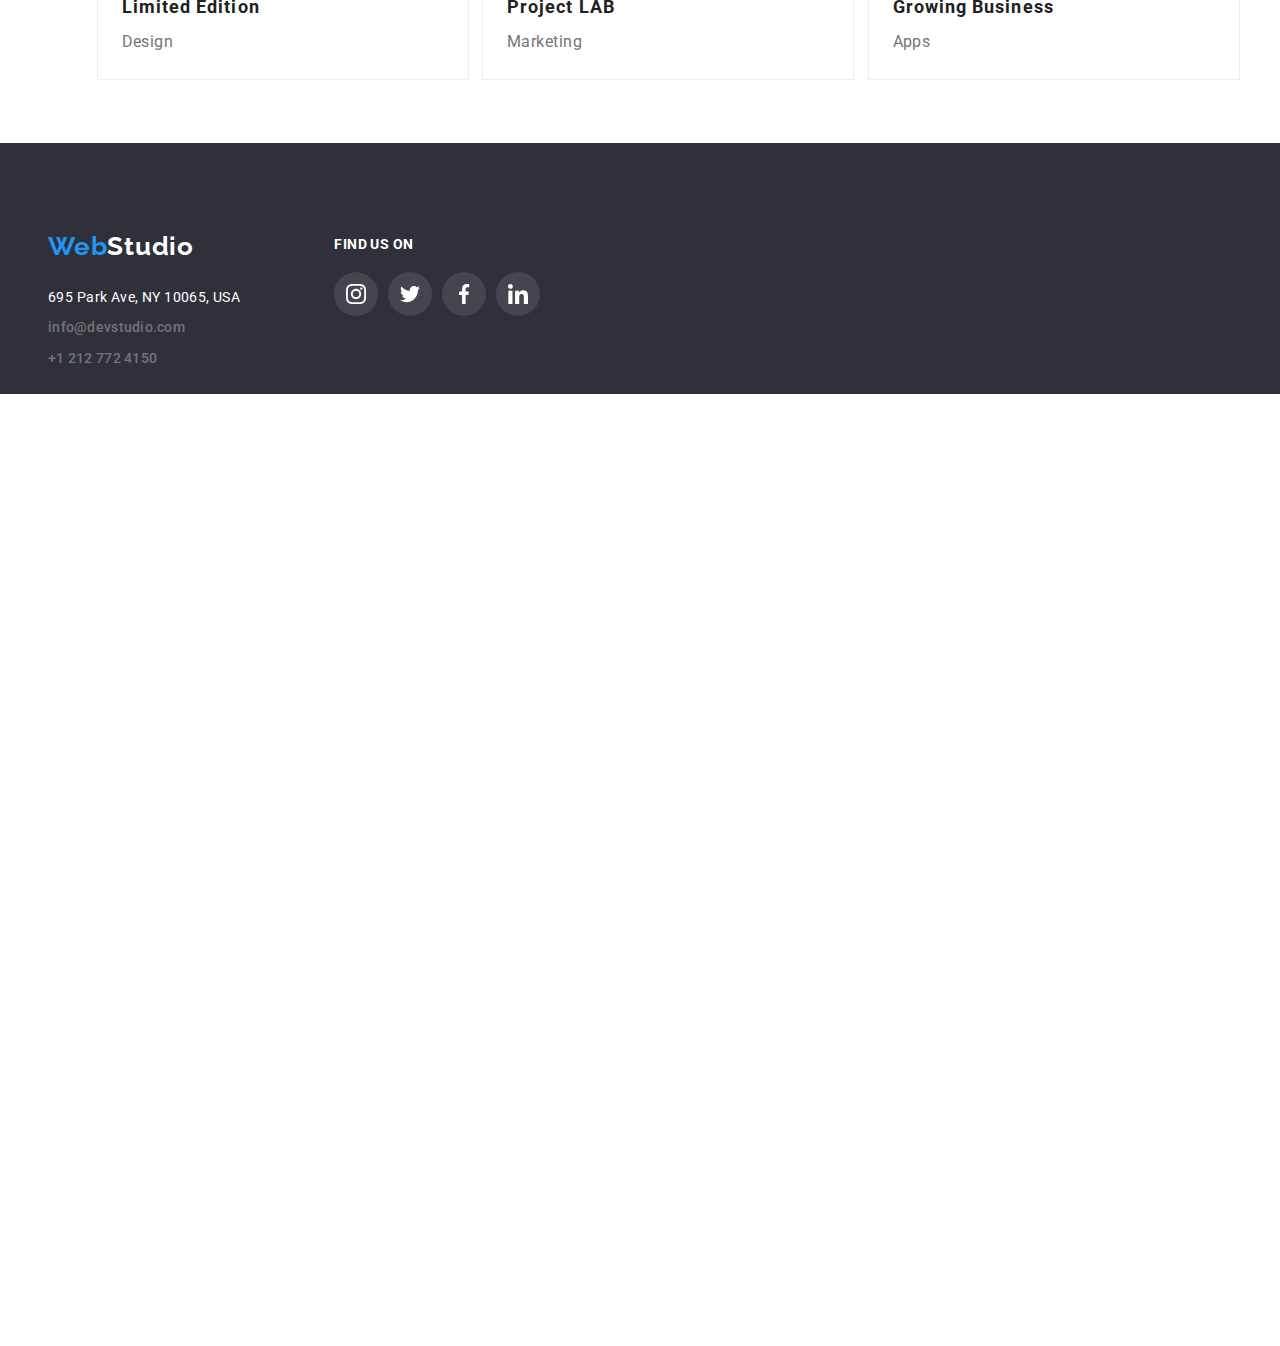
==== commit 7810b8aa: "finished homework 4" ====
--- a/portfolio.html
+++ b/portfolio.html
@@ -82,6 +82,7 @@
       <section class="photo-section-board">
         <ul class="album-section">
           <li class="photo-card">
+            <div class="photo-panel-items"></div>
             <img
               src="images/techoduckPhoto.jpg"
               alt="techonduck photo"
--- a/css/style.css
+++ b/css/style.css
@@ -14,6 +14,7 @@
   --social-media-hover-background-color: #2196f3;
   --footer-background-color: #2f303a;
   --logo-background-color: #2196f3;
+  --studio-background-color-for-card: #ffffff;
 }
 /* Studio page */
 body,
@@ -239,12 +240,6 @@
   letter-spacing: 0.42px;
 }
 
-.text-board-section div {
-  height: 75px;
-  width: 270px;
-  margin-left: 30px;
-}
-
 .text-board-section .attention-board,
 .text-board-section .punctuality-board,
 .text-board-section .planning-board,
@@ -307,6 +302,7 @@
   margin-left: 30px;
   flex-shrink: 0;
   display: flex;
+  background-color: var(--studio-background-color-for-card);
   flex-direction: column;
   justify-content: center;
   align-items: center;
@@ -408,6 +404,7 @@
 .logo-section :hover {
   color: var(--logo-background-color);
   border-color: var(--logo-background-color);
+  fill: var(--logo-background-color);
 }
 
 .bottom-section {
@@ -618,6 +615,8 @@
   font-weight: 700;
   line-height: 2.25em;
   letter-spacing: 1.08px;
+  margin-left: 24px;
+  margin-bottom: 0px;
 }
 
 .photo-section-board .photo-card {
@@ -630,12 +629,9 @@
   flex-direction: column;
 }
 
-.photo-section-board h3 {
-  margin-left: 24px;
-}
-
 .photo-section-board .target {
   margin-left: 24px;
+  margin-bottom: 20px;
 }
 
 .album-section :focus,
@@ -646,3 +642,9 @@
     0px 4px 4px 0px rgba(0, 0, 0, 0.06), 0px 1px 1px 0px rgba(0, 0, 0, 0.12);
   cursor: pointer;
 }
+
+.photo-card :focus,
+.photo-card :hover {
+  border: none;
+  box-shadow: none;
+}
